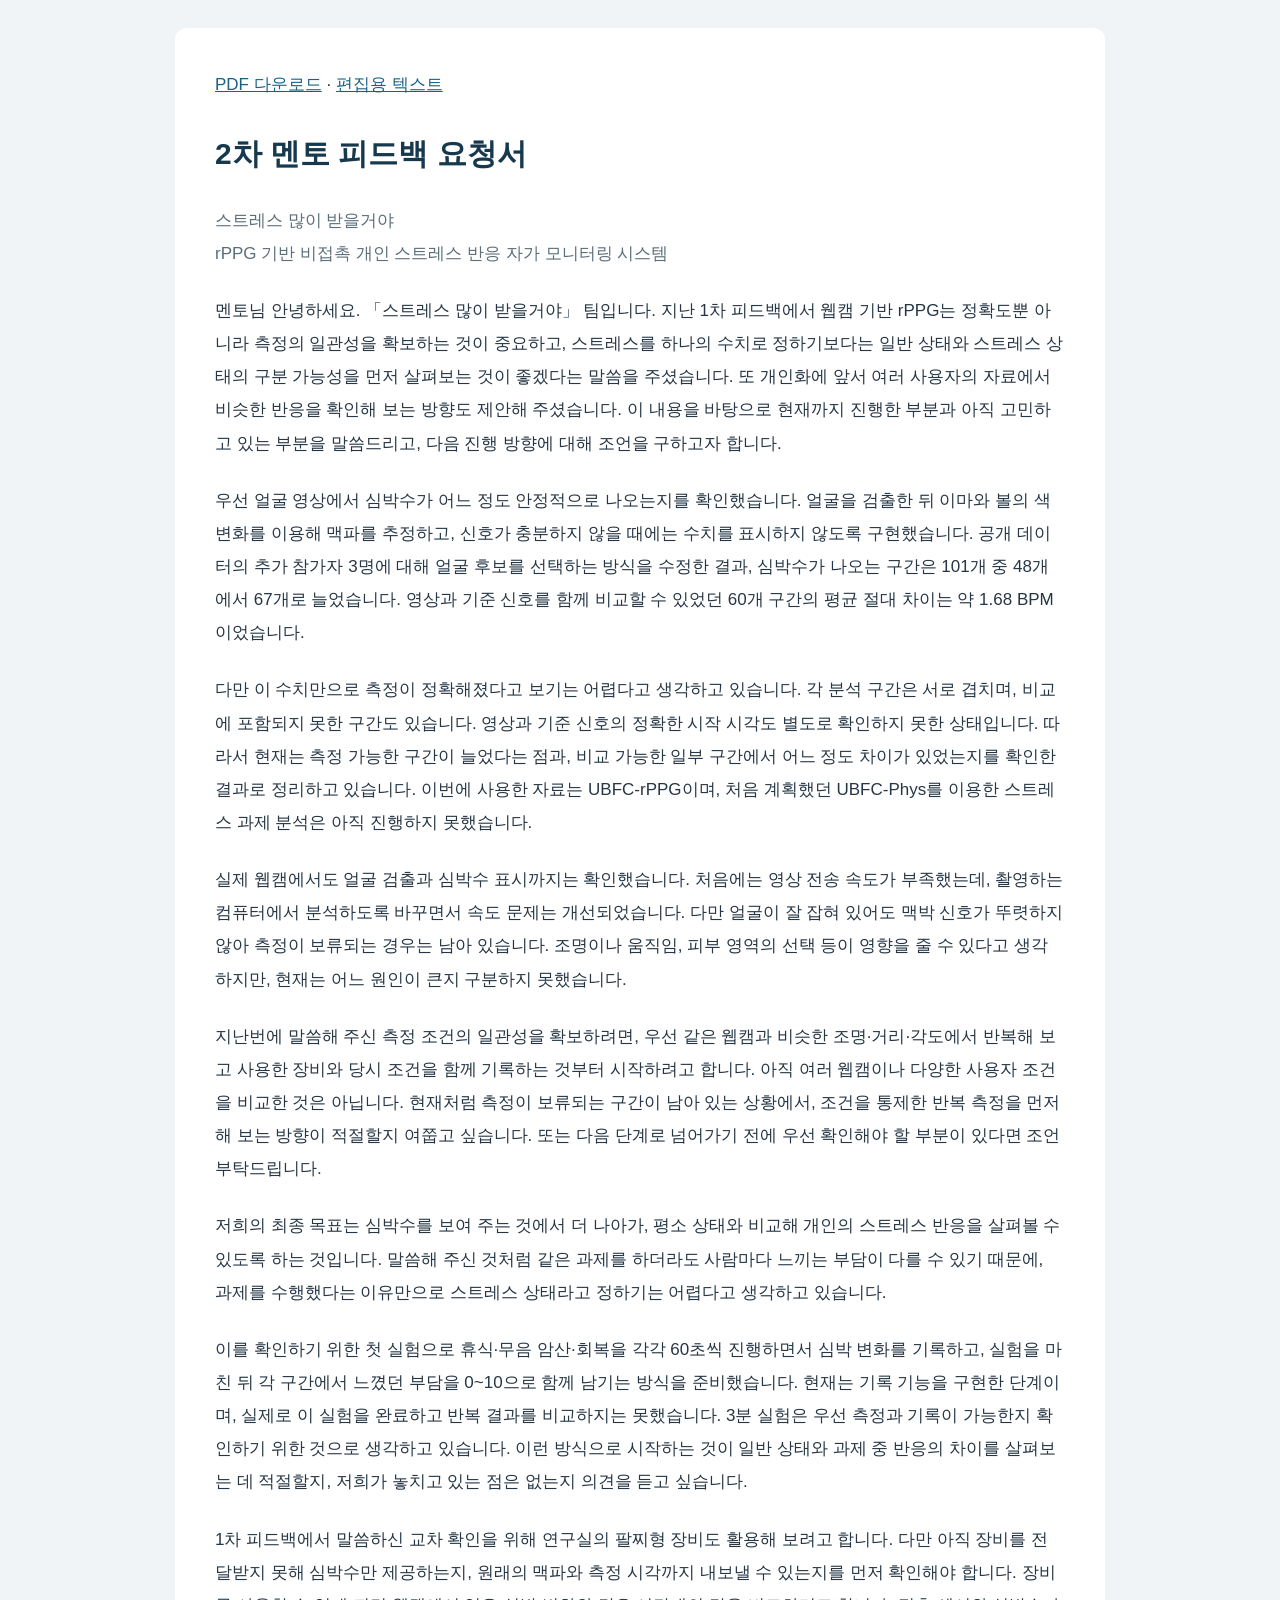
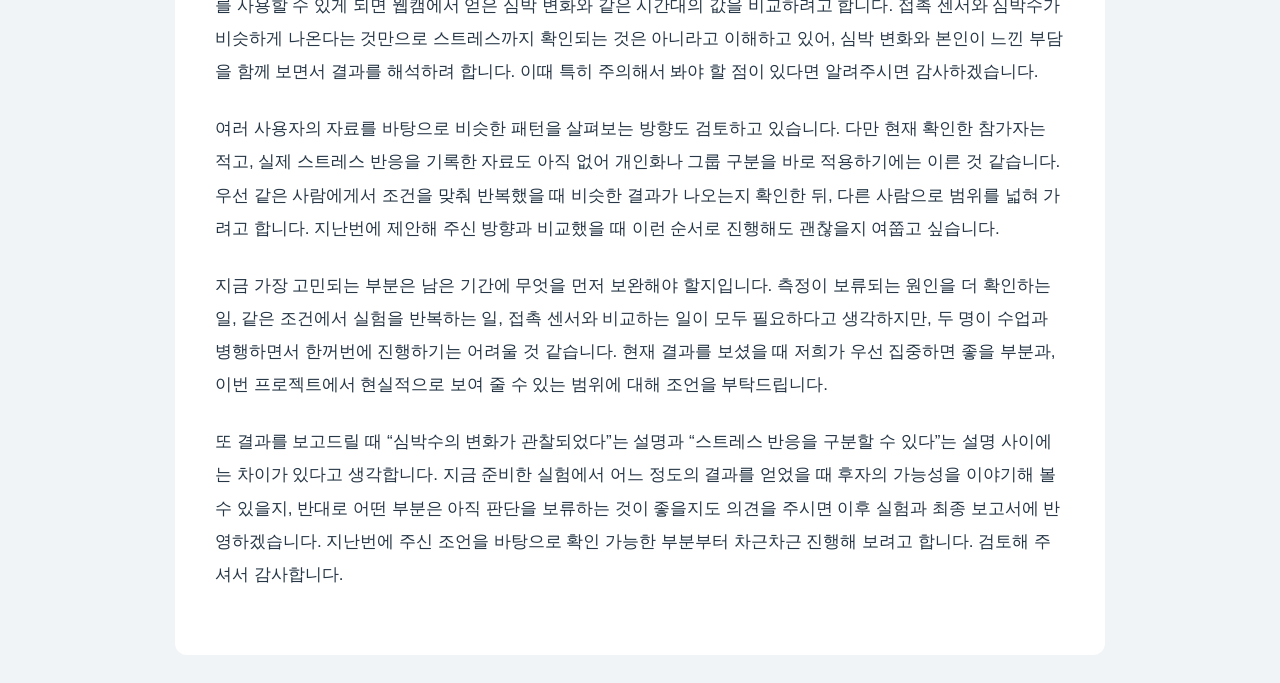
==== docs/mentor-report-20261028/feedback-request.html @ 8402f86f "Add detailed standalone mentor feedback request" ====
<!doctype html><html lang="ko"><meta charset="utf-8"><meta name="viewport" content="width=device-width,initial-scale=1"><title>2차 멘토 피드백 요청서</title><style>body{margin:0;background:#f0f4f7;color:#263645;font:17px/1.95 -apple-system,sans-serif}main{max-width:850px;margin:28px auto;background:white;padding:40px;border-radius:12px}h1{font-size:30px;color:#17394d}.meta{color:#5b6e7a}p{margin:0 0 24px}a{color:#176386}@media(max-width:600px){main{padding:22px;margin:8px}}</style><main><p><a href="멘토_피드백_상세요청서.pdf">PDF 다운로드</a> · <a href="멘토_피드백_상세요청서.txt">편집용 텍스트</a></p><h1>2차 멘토 피드백 요청서</h1><p class="meta">스트레스 많이 받을거야<br>rPPG 기반 비접촉 개인 스트레스 반응 자가 모니터링 시스템</p><p>멘토님 안녕하세요. 「스트레스 많이 받을거야」 팀입니다. 지난 1차 피드백에서 웹캠 기반 rPPG는 정확도뿐 아니라 측정의 일관성을 확보하는 것이 중요하고, 스트레스를 하나의 수치로 정하기보다는 일반 상태와 스트레스 상태의 구분 가능성을 먼저 살펴보는 것이 좋겠다는 말씀을 주셨습니다. 또 개인화에 앞서 여러 사용자의 자료에서 비슷한 반응을 확인해 보는 방향도 제안해 주셨습니다. 이 내용을 바탕으로 현재까지 진행한 부분과 아직 고민하고 있는 부분을 말씀드리고, 다음 진행 방향에 대해 조언을 구하고자 합니다.</p><p>우선 얼굴 영상에서 심박수가 어느 정도 안정적으로 나오는지를 확인했습니다. 얼굴을 검출한 뒤 이마와 볼의 색 변화를 이용해 맥파를 추정하고, 신호가 충분하지 않을 때에는 수치를 표시하지 않도록 구현했습니다. 공개 데이터의 추가 참가자 3명에 대해 얼굴 후보를 선택하는 방식을 수정한 결과, 심박수가 나오는 구간은 101개 중 48개에서 67개로 늘었습니다. 영상과 기준 신호를 함께 비교할 수 있었던 60개 구간의 평균 절대 차이는 약 1.68 BPM이었습니다.</p><p>다만 이 수치만으로 측정이 정확해졌다고 보기는 어렵다고 생각하고 있습니다. 각 분석 구간은 서로 겹치며, 비교에 포함되지 못한 구간도 있습니다. 영상과 기준 신호의 정확한 시작 시각도 별도로 확인하지 못한 상태입니다. 따라서 현재는 측정 가능한 구간이 늘었다는 점과, 비교 가능한 일부 구간에서 어느 정도 차이가 있었는지를 확인한 결과로 정리하고 있습니다. 이번에 사용한 자료는 UBFC-rPPG이며, 처음 계획했던 UBFC-Phys를 이용한 스트레스 과제 분석은 아직 진행하지 못했습니다.</p><p>실제 웹캠에서도 얼굴 검출과 심박수 표시까지는 확인했습니다. 처음에는 영상 전송 속도가 부족했는데, 촬영하는 컴퓨터에서 분석하도록 바꾸면서 속도 문제는 개선되었습니다. 다만 얼굴이 잘 잡혀 있어도 맥박 신호가 뚜렷하지 않아 측정이 보류되는 경우는 남아 있습니다. 조명이나 움직임, 피부 영역의 선택 등이 영향을 줄 수 있다고 생각하지만, 현재는 어느 원인이 큰지 구분하지 못했습니다.</p><p>지난번에 말씀해 주신 측정 조건의 일관성을 확보하려면, 우선 같은 웹캠과 비슷한 조명·거리·각도에서 반복해 보고 사용한 장비와 당시 조건을 함께 기록하는 것부터 시작하려고 합니다. 아직 여러 웹캠이나 다양한 사용자 조건을 비교한 것은 아닙니다. 현재처럼 측정이 보류되는 구간이 남아 있는 상황에서, 조건을 통제한 반복 측정을 먼저 해 보는 방향이 적절할지 여쭙고 싶습니다. 또는 다음 단계로 넘어가기 전에 우선 확인해야 할 부분이 있다면 조언 부탁드립니다.</p><p>저희의 최종 목표는 심박수를 보여 주는 것에서 더 나아가, 평소 상태와 비교해 개인의 스트레스 반응을 살펴볼 수 있도록 하는 것입니다. 말씀해 주신 것처럼 같은 과제를 하더라도 사람마다 느끼는 부담이 다를 수 있기 때문에, 과제를 수행했다는 이유만으로 스트레스 상태라고 정하기는 어렵다고 생각하고 있습니다.</p><p>이를 확인하기 위한 첫 실험으로 휴식·무음 암산·회복을 각각 60초씩 진행하면서 심박 변화를 기록하고, 실험을 마친 뒤 각 구간에서 느꼈던 부담을 0~10으로 함께 남기는 방식을 준비했습니다. 현재는 기록 기능을 구현한 단계이며, 실제로 이 실험을 완료하고 반복 결과를 비교하지는 못했습니다. 3분 실험은 우선 측정과 기록이 가능한지 확인하기 위한 것으로 생각하고 있습니다. 이런 방식으로 시작하는 것이 일반 상태와 과제 중 반응의 차이를 살펴보는 데 적절할지, 저희가 놓치고 있는 점은 없는지 의견을 듣고 싶습니다.</p><p>1차 피드백에서 말씀하신 교차 확인을 위해 연구실의 팔찌형 장비도 활용해 보려고 합니다. 다만 아직 장비를 전달받지 못해 심박수만 제공하는지, 원래의 맥파와 측정 시각까지 내보낼 수 있는지를 먼저 확인해야 합니다. 장비를 사용할 수 있게 되면 웹캠에서 얻은 심박 변화와 같은 시간대의 값을 비교하려고 합니다. 접촉 센서와 심박수가 비슷하게 나온다는 것만으로 스트레스까지 확인되는 것은 아니라고 이해하고 있어, 심박 변화와 본인이 느낀 부담을 함께 보면서 결과를 해석하려 합니다. 이때 특히 주의해서 봐야 할 점이 있다면 알려주시면 감사하겠습니다.</p><p>여러 사용자의 자료를 바탕으로 비슷한 패턴을 살펴보는 방향도 검토하고 있습니다. 다만 현재 확인한 참가자는 적고, 실제 스트레스 반응을 기록한 자료도 아직 없어 개인화나 그룹 구분을 바로 적용하기에는 이른 것 같습니다. 우선 같은 사람에게서 조건을 맞춰 반복했을 때 비슷한 결과가 나오는지 확인한 뒤, 다른 사람으로 범위를 넓혀 가려고 합니다. 지난번에 제안해 주신 방향과 비교했을 때 이런 순서로 진행해도 괜찮을지 여쭙고 싶습니다.</p><p>지금 가장 고민되는 부분은 남은 기간에 무엇을 먼저 보완해야 할지입니다. 측정이 보류되는 원인을 더 확인하는 일, 같은 조건에서 실험을 반복하는 일, 접촉 센서와 비교하는 일이 모두 필요하다고 생각하지만, 두 명이 수업과 병행하면서 한꺼번에 진행하기는 어려울 것 같습니다. 현재 결과를 보셨을 때 저희가 우선 집중하면 좋을 부분과, 이번 프로젝트에서 현실적으로 보여 줄 수 있는 범위에 대해 조언을 부탁드립니다.</p><p>또 결과를 보고드릴 때 “심박수의 변화가 관찰되었다”는 설명과 “스트레스 반응을 구분할 수 있다”는 설명 사이에는 차이가 있다고 생각합니다. 지금 준비한 실험에서 어느 정도의 결과를 얻었을 때 후자의 가능성을 이야기해 볼 수 있을지, 반대로 어떤 부분은 아직 판단을 보류하는 것이 좋을지도 의견을 주시면 이후 실험과 최종 보고서에 반영하겠습니다. 지난번에 주신 조언을 바탕으로 확인 가능한 부분부터 차근차근 진행해 보려고 합니다. 검토해 주셔서 감사합니다.</p></main></html>
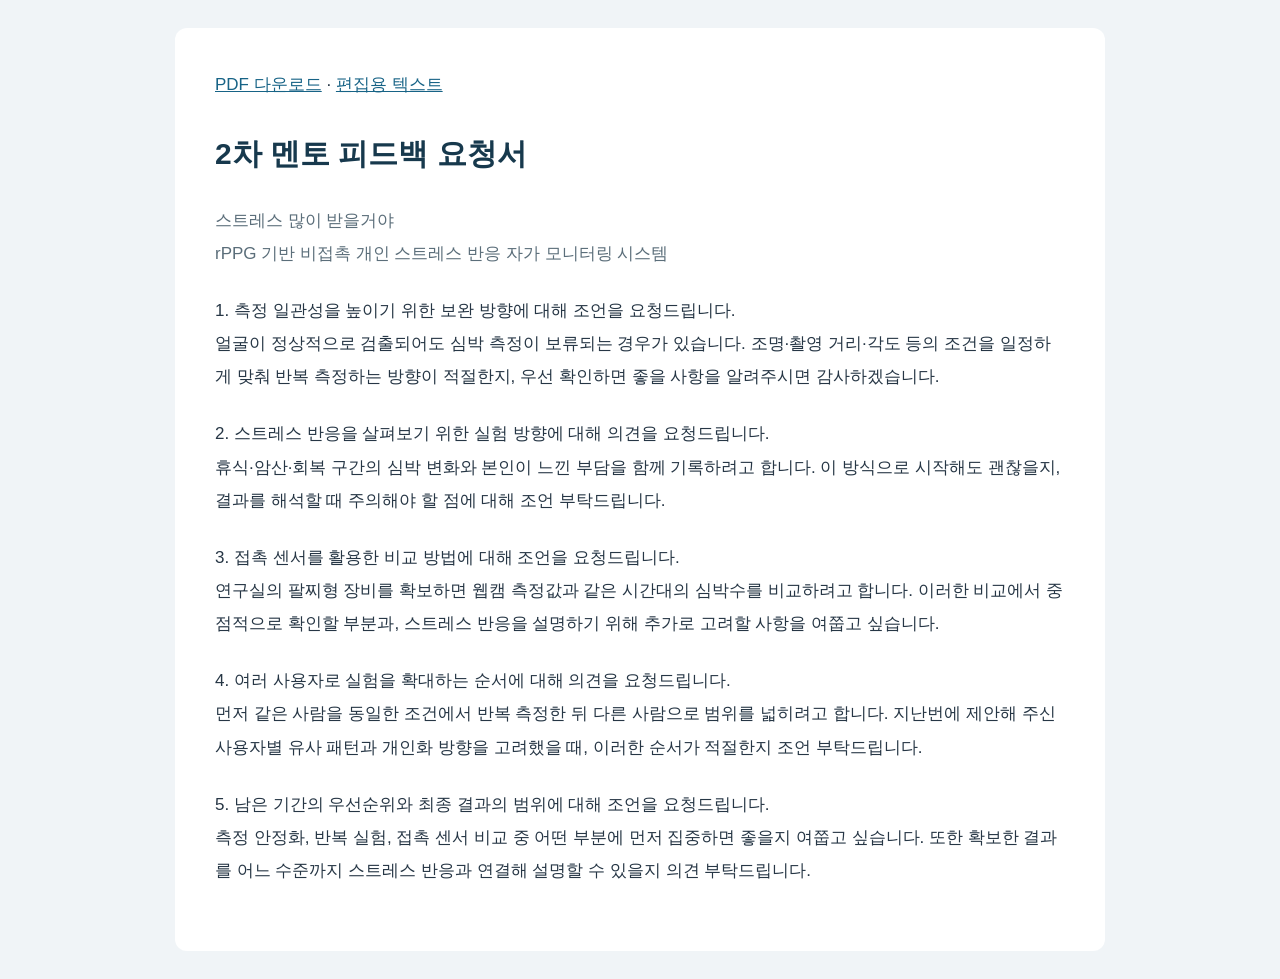
==== commit 37bf2b3e: "Organize mentor request into five numbered items" ====
--- a/docs/mentor-report-20261028/feedback-request.html
+++ b/docs/mentor-report-20261028/feedback-request.html
@@ -1 +1 @@
-<!doctype html><html lang="ko"><meta charset="utf-8"><meta name="viewport" content="width=device-width,initial-scale=1"><title>2차 멘토 피드백 요청서</title><style>body{margin:0;background:#f0f4f7;color:#263645;font:17px/1.95 -apple-system,sans-serif}main{max-width:850px;margin:28px auto;background:white;padding:40px;border-radius:12px}h1{font-size:30px;color:#17394d}.meta{color:#5b6e7a}p{margin:0 0 24px}a{color:#176386}@media(max-width:600px){main{padding:22px;margin:8px}}</style><main><p><a href="멘토_피드백_상세요청서.pdf">PDF 다운로드</a> · <a href="멘토_피드백_상세요청서.txt">편집용 텍스트</a></p><h1>2차 멘토 피드백 요청서</h1><p class="meta">스트레스 많이 받을거야<br>rPPG 기반 비접촉 개인 스트레스 반응 자가 모니터링 시스템</p><p>멘토님 안녕하세요. 「스트레스 많이 받을거야」 팀입니다. 지난 1차 피드백에서 웹캠 기반 rPPG는 정확도뿐 아니라 측정의 일관성을 확보하는 것이 중요하고, 스트레스를 하나의 수치로 정하기보다는 일반 상태와 스트레스 상태의 구분 가능성을 먼저 살펴보는 것이 좋겠다는 말씀을 주셨습니다. 또 개인화에 앞서 여러 사용자의 자료에서 비슷한 반응을 확인해 보는 방향도 제안해 주셨습니다. 이 내용을 바탕으로 현재까지 진행한 부분과 아직 고민하고 있는 부분을 말씀드리고, 다음 진행 방향에 대해 조언을 구하고자 합니다.</p><p>우선 얼굴 영상에서 심박수가 어느 정도 안정적으로 나오는지를 확인했습니다. 얼굴을 검출한 뒤 이마와 볼의 색 변화를 이용해 맥파를 추정하고, 신호가 충분하지 않을 때에는 수치를 표시하지 않도록 구현했습니다. 공개 데이터의 추가 참가자 3명에 대해 얼굴 후보를 선택하는 방식을 수정한 결과, 심박수가 나오는 구간은 101개 중 48개에서 67개로 늘었습니다. 영상과 기준 신호를 함께 비교할 수 있었던 60개 구간의 평균 절대 차이는 약 1.68 BPM이었습니다.</p><p>다만 이 수치만으로 측정이 정확해졌다고 보기는 어렵다고 생각하고 있습니다. 각 분석 구간은 서로 겹치며, 비교에 포함되지 못한 구간도 있습니다. 영상과 기준 신호의 정확한 시작 시각도 별도로 확인하지 못한 상태입니다. 따라서 현재는 측정 가능한 구간이 늘었다는 점과, 비교 가능한 일부 구간에서 어느 정도 차이가 있었는지를 확인한 결과로 정리하고 있습니다. 이번에 사용한 자료는 UBFC-rPPG이며, 처음 계획했던 UBFC-Phys를 이용한 스트레스 과제 분석은 아직 진행하지 못했습니다.</p><p>실제 웹캠에서도 얼굴 검출과 심박수 표시까지는 확인했습니다. 처음에는 영상 전송 속도가 부족했는데, 촬영하는 컴퓨터에서 분석하도록 바꾸면서 속도 문제는 개선되었습니다. 다만 얼굴이 잘 잡혀 있어도 맥박 신호가 뚜렷하지 않아 측정이 보류되는 경우는 남아 있습니다. 조명이나 움직임, 피부 영역의 선택 등이 영향을 줄 수 있다고 생각하지만, 현재는 어느 원인이 큰지 구분하지 못했습니다.</p><p>지난번에 말씀해 주신 측정 조건의 일관성을 확보하려면, 우선 같은 웹캠과 비슷한 조명·거리·각도에서 반복해 보고 사용한 장비와 당시 조건을 함께 기록하는 것부터 시작하려고 합니다. 아직 여러 웹캠이나 다양한 사용자 조건을 비교한 것은 아닙니다. 현재처럼 측정이 보류되는 구간이 남아 있는 상황에서, 조건을 통제한 반복 측정을 먼저 해 보는 방향이 적절할지 여쭙고 싶습니다. 또는 다음 단계로 넘어가기 전에 우선 확인해야 할 부분이 있다면 조언 부탁드립니다.</p><p>저희의 최종 목표는 심박수를 보여 주는 것에서 더 나아가, 평소 상태와 비교해 개인의 스트레스 반응을 살펴볼 수 있도록 하는 것입니다. 말씀해 주신 것처럼 같은 과제를 하더라도 사람마다 느끼는 부담이 다를 수 있기 때문에, 과제를 수행했다는 이유만으로 스트레스 상태라고 정하기는 어렵다고 생각하고 있습니다.</p><p>이를 확인하기 위한 첫 실험으로 휴식·무음 암산·회복을 각각 60초씩 진행하면서 심박 변화를 기록하고, 실험을 마친 뒤 각 구간에서 느꼈던 부담을 0~10으로 함께 남기는 방식을 준비했습니다. 현재는 기록 기능을 구현한 단계이며, 실제로 이 실험을 완료하고 반복 결과를 비교하지는 못했습니다. 3분 실험은 우선 측정과 기록이 가능한지 확인하기 위한 것으로 생각하고 있습니다. 이런 방식으로 시작하는 것이 일반 상태와 과제 중 반응의 차이를 살펴보는 데 적절할지, 저희가 놓치고 있는 점은 없는지 의견을 듣고 싶습니다.</p><p>1차 피드백에서 말씀하신 교차 확인을 위해 연구실의 팔찌형 장비도 활용해 보려고 합니다. 다만 아직 장비를 전달받지 못해 심박수만 제공하는지, 원래의 맥파와 측정 시각까지 내보낼 수 있는지를 먼저 확인해야 합니다. 장비를 사용할 수 있게 되면 웹캠에서 얻은 심박 변화와 같은 시간대의 값을 비교하려고 합니다. 접촉 센서와 심박수가 비슷하게 나온다는 것만으로 스트레스까지 확인되는 것은 아니라고 이해하고 있어, 심박 변화와 본인이 느낀 부담을 함께 보면서 결과를 해석하려 합니다. 이때 특히 주의해서 봐야 할 점이 있다면 알려주시면 감사하겠습니다.</p><p>여러 사용자의 자료를 바탕으로 비슷한 패턴을 살펴보는 방향도 검토하고 있습니다. 다만 현재 확인한 참가자는 적고, 실제 스트레스 반응을 기록한 자료도 아직 없어 개인화나 그룹 구분을 바로 적용하기에는 이른 것 같습니다. 우선 같은 사람에게서 조건을 맞춰 반복했을 때 비슷한 결과가 나오는지 확인한 뒤, 다른 사람으로 범위를 넓혀 가려고 합니다. 지난번에 제안해 주신 방향과 비교했을 때 이런 순서로 진행해도 괜찮을지 여쭙고 싶습니다.</p><p>지금 가장 고민되는 부분은 남은 기간에 무엇을 먼저 보완해야 할지입니다. 측정이 보류되는 원인을 더 확인하는 일, 같은 조건에서 실험을 반복하는 일, 접촉 센서와 비교하는 일이 모두 필요하다고 생각하지만, 두 명이 수업과 병행하면서 한꺼번에 진행하기는 어려울 것 같습니다. 현재 결과를 보셨을 때 저희가 우선 집중하면 좋을 부분과, 이번 프로젝트에서 현실적으로 보여 줄 수 있는 범위에 대해 조언을 부탁드립니다.</p><p>또 결과를 보고드릴 때 “심박수의 변화가 관찰되었다”는 설명과 “스트레스 반응을 구분할 수 있다”는 설명 사이에는 차이가 있다고 생각합니다. 지금 준비한 실험에서 어느 정도의 결과를 얻었을 때 후자의 가능성을 이야기해 볼 수 있을지, 반대로 어떤 부분은 아직 판단을 보류하는 것이 좋을지도 의견을 주시면 이후 실험과 최종 보고서에 반영하겠습니다. 지난번에 주신 조언을 바탕으로 확인 가능한 부분부터 차근차근 진행해 보려고 합니다. 검토해 주셔서 감사합니다.</p></main></html>+<!doctype html><html lang="ko"><meta charset="utf-8"><meta name="viewport" content="width=device-width,initial-scale=1"><title>2차 멘토 피드백 요청서</title><style>body{margin:0;background:#f0f4f7;color:#263645;font:17px/1.95 -apple-system,sans-serif}main{max-width:850px;margin:28px auto;background:white;padding:40px;border-radius:12px}h1{font-size:30px;color:#17394d}.meta{color:#5b6e7a}p{margin:0 0 24px}a{color:#176386}@media(max-width:600px){main{padding:22px;margin:8px}}</style><main><p><a href="멘토_피드백_상세요청서.pdf">PDF 다운로드</a> · <a href="멘토_피드백_상세요청서.txt">편집용 텍스트</a></p><h1>2차 멘토 피드백 요청서</h1><p class="meta">스트레스 많이 받을거야<br>rPPG 기반 비접촉 개인 스트레스 반응 자가 모니터링 시스템</p><p>1. 측정 일관성을 높이기 위한 보완 방향에 대해 조언을 요청드립니다.<br>얼굴이 정상적으로 검출되어도 심박 측정이 보류되는 경우가 있습니다. 조명·촬영 거리·각도 등의 조건을 일정하게 맞춰 반복 측정하는 방향이 적절한지, 우선 확인하면 좋을 사항을 알려주시면 감사하겠습니다.</p><p>2. 스트레스 반응을 살펴보기 위한 실험 방향에 대해 의견을 요청드립니다.<br>휴식·암산·회복 구간의 심박 변화와 본인이 느낀 부담을 함께 기록하려고 합니다. 이 방식으로 시작해도 괜찮을지, 결과를 해석할 때 주의해야 할 점에 대해 조언 부탁드립니다.</p><p>3. 접촉 센서를 활용한 비교 방법에 대해 조언을 요청드립니다.<br>연구실의 팔찌형 장비를 확보하면 웹캠 측정값과 같은 시간대의 심박수를 비교하려고 합니다. 이러한 비교에서 중점적으로 확인할 부분과, 스트레스 반응을 설명하기 위해 추가로 고려할 사항을 여쭙고 싶습니다.</p><p>4. 여러 사용자로 실험을 확대하는 순서에 대해 의견을 요청드립니다.<br>먼저 같은 사람을 동일한 조건에서 반복 측정한 뒤 다른 사람으로 범위를 넓히려고 합니다. 지난번에 제안해 주신 사용자별 유사 패턴과 개인화 방향을 고려했을 때, 이러한 순서가 적절한지 조언 부탁드립니다.</p><p>5. 남은 기간의 우선순위와 최종 결과의 범위에 대해 조언을 요청드립니다.<br>측정 안정화, 반복 실험, 접촉 센서 비교 중 어떤 부분에 먼저 집중하면 좋을지 여쭙고 싶습니다. 또한 확보한 결과를 어느 수준까지 스트레스 반응과 연결해 설명할 수 있을지 의견 부탁드립니다.</p></main></html>
